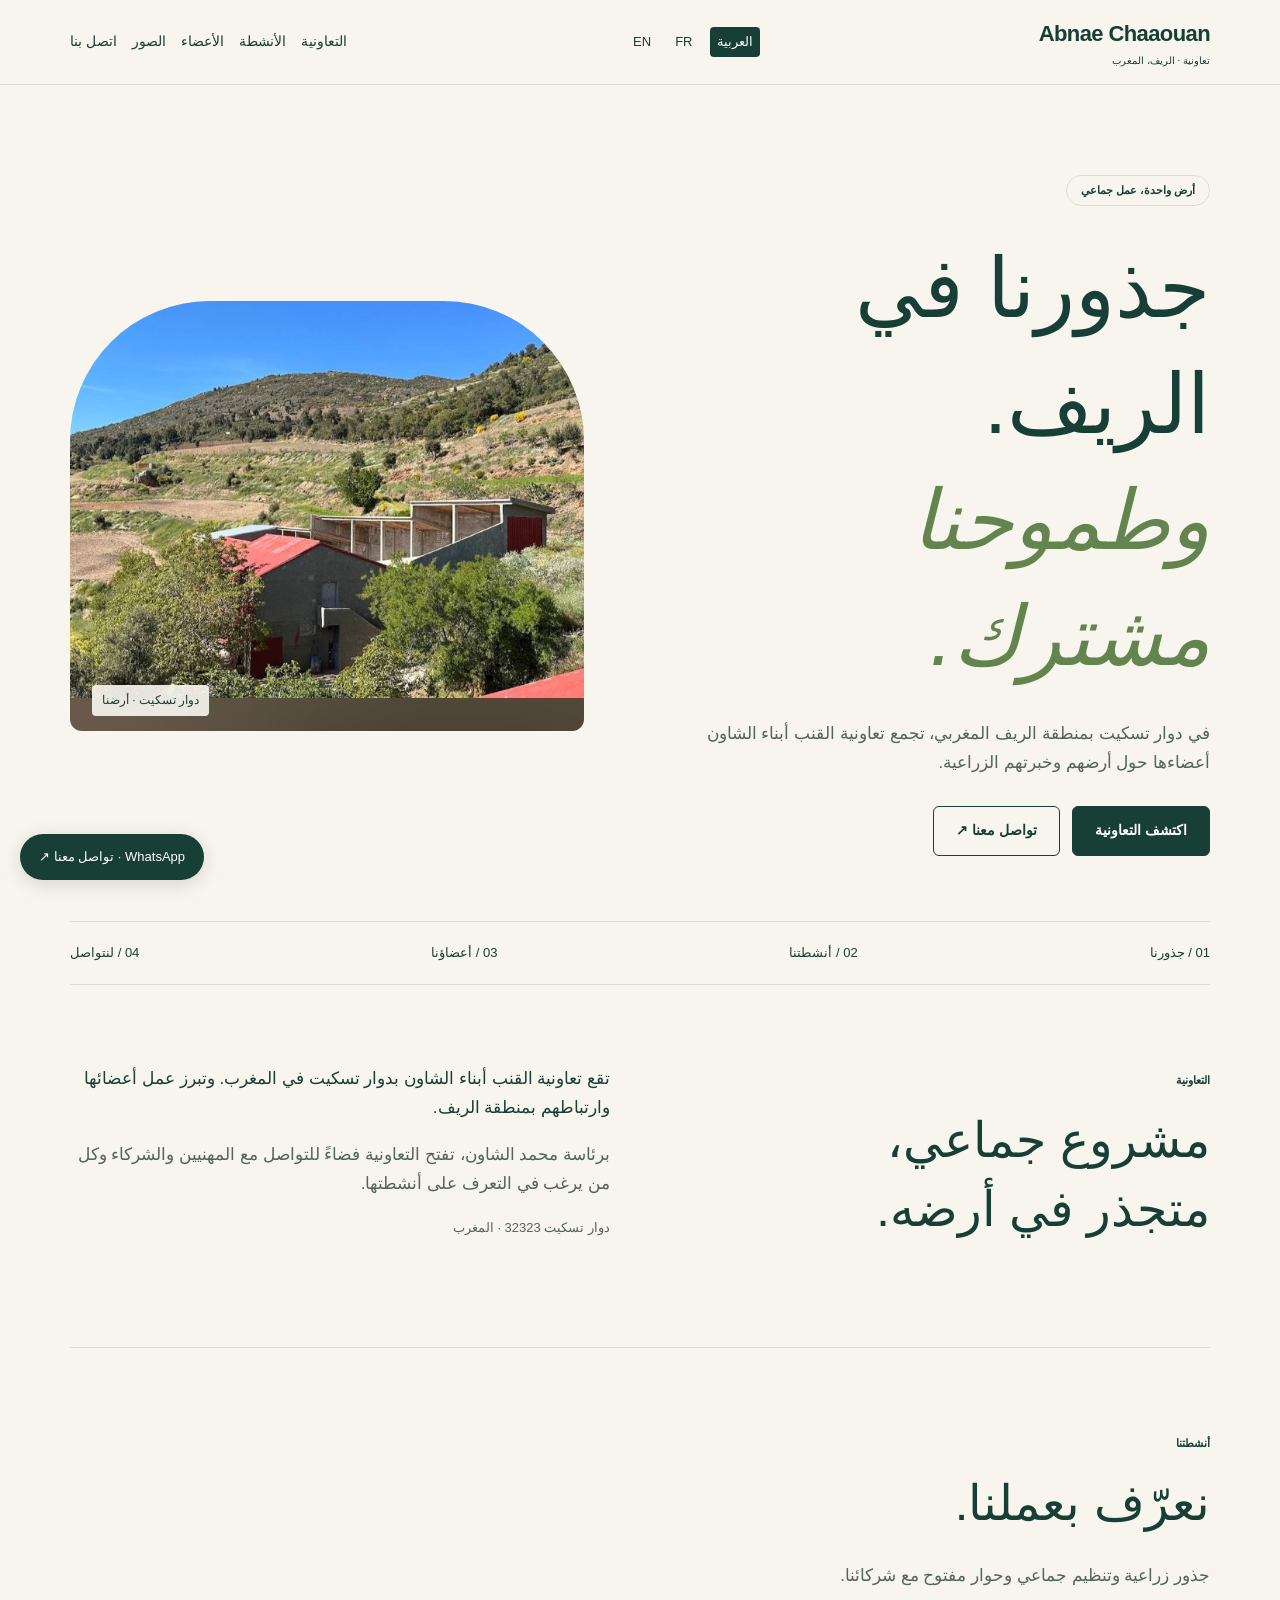
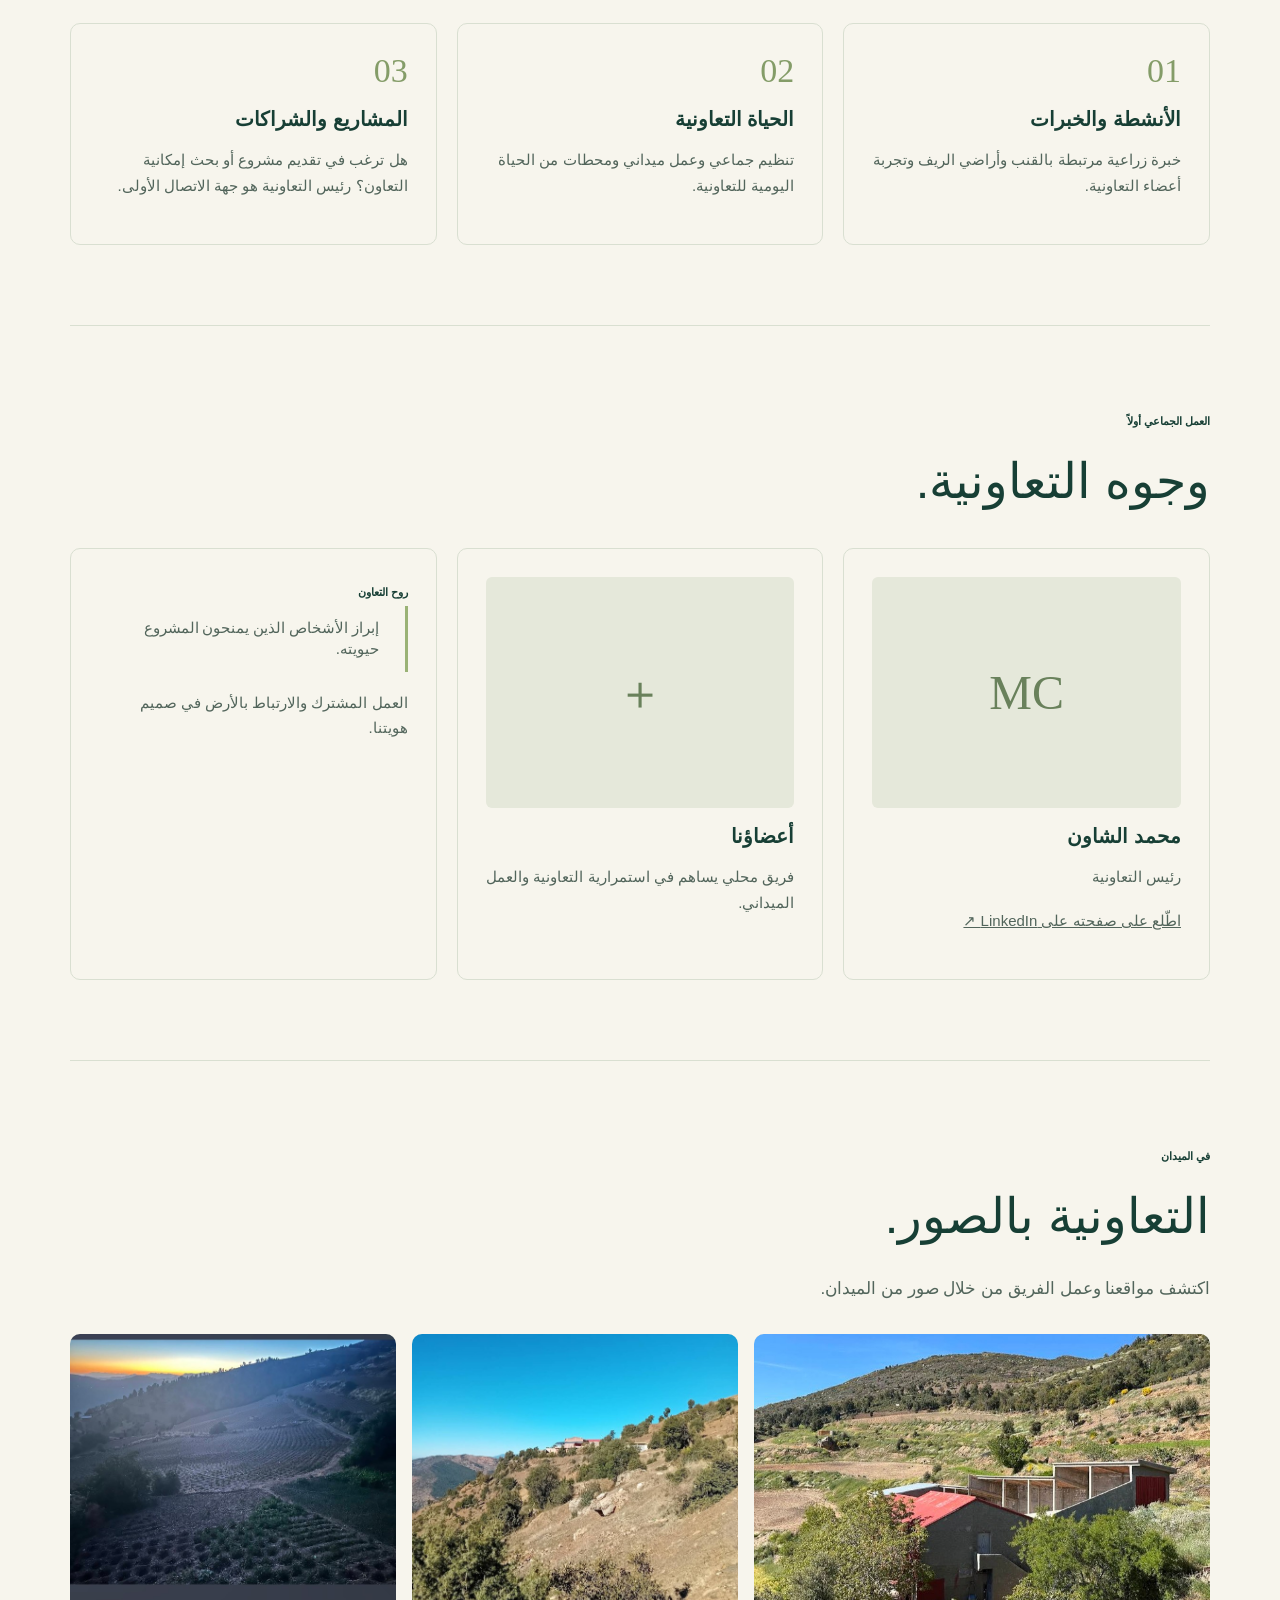
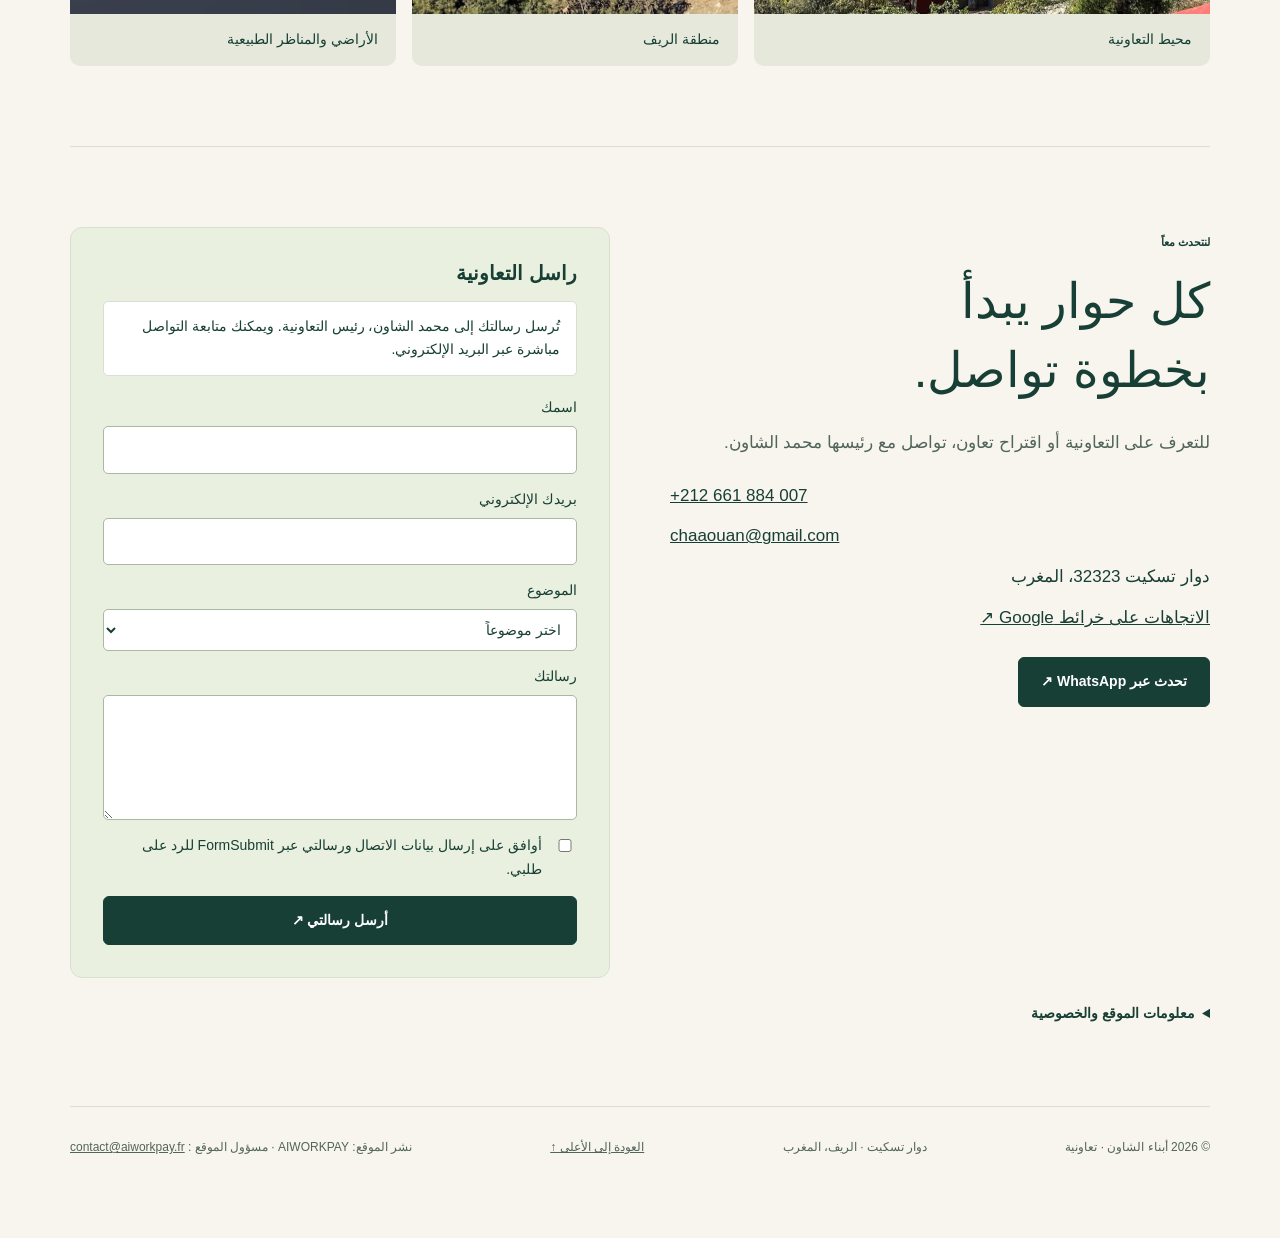
==== ar.html @ d7515791 "Add English default, French and Arabic pages with AIWORKPAY publishing credits" ====
<!doctype html>
<html lang="ar" dir="rtl">
<head>
<meta charset="utf-8">
<meta name="viewport" content="width=device-width,initial-scale=1">
<meta name="description" content="اكتشف تعاونية أبناء الشاون وأعضاءها وجذورها الزراعية بدوار تسكيت في المغرب.">
<meta name="theme-color" content="#173f35">
<title>أبناء الشاون — تعاونية بدوار تسكيت</title><link rel="canonical" href="https://abnaechaaouan.com/ar.html"><meta property="og:title" content="أبناء الشاون — تعاونية بدوار تسكيت"><meta property="og:description" content="اكتشف تعاونية أبناء الشاون وأعضاءها وجذورها الزراعية بدوار تسكيت في المغرب."><meta property="og:type" content="website"><meta property="og:url" content="https://abnaechaaouan.com/ar.html">
<style>
:root{--ink:#173f35;--paper:#f7f5ed;--line:#d9dfd1;--muted:#52655b;--accent:#dbedaa}
[hidden]{display:none!important}*{box-sizing:border-box}html{scroll-behavior:smooth;scroll-padding-top:95px}body{margin:0;background:var(--paper);color:var(--ink);font:17px/1.7 system-ui,sans-serif}a{color:inherit}button,input,select,textarea{font:inherit}a,button,input,select,textarea{outline-offset:5px}button{cursor:pointer}.wrap{width:min(1140px,90%);margin:auto}.skip{position:absolute;top:-100px;background:white;padding:12px;z-index:10}.skip:focus{top:0}
header{position:sticky;top:0;z-index:5;background:#f7f5edf5;border-bottom:1px solid var(--line)}.bar{display:flex;align-items:center;justify-content:space-between;gap:24px;min-height:84px}.brand{text-decoration:none;font-weight:800;letter-spacing:-.6px;font-size:22px}.brand small{display:block;font-size:10px;text-transform:uppercase;letter-spacing:3px;font-weight:500}nav{display:flex;gap:22px;font-size:14px}nav a{text-decoration:none}.menu{display:none}
.hero{padding:90px 0 65px;display:grid;grid-template-columns:1.1fr 1fr;gap:60px;align-items:center}.eyebrow{text-transform:uppercase;letter-spacing:2.5px;font-size:11px;font-weight:750}.pill{display:inline-block;border:1px solid var(--line);padding:5px 14px;border-radius:30px}.hero h1{font:clamp(45px,6.5vw,83px)/1.04 Georgia,serif;letter-spacing:-3px;margin:25px 0}.hero h1 em{font-weight:400;color:#63844e}.hero p{max-width:540px;color:var(--muted)}.actions{display:flex;gap:12px;flex-wrap:wrap;margin-top:28px}.btn{display:inline-block;text-decoration:none;background:var(--ink);color:white;border:1px solid var(--ink);padding:12px 22px;border-radius:6px;font-size:14px;font-weight:650}.btn.light{background:transparent;color:var(--ink)}.landscape{background:#dfe6d3;min-height:430px;border-radius:140px 140px 12px 12px;position:relative;overflow:hidden;display:flex;align-items:center}.landscape svg{width:100%;height:350px}.landscape .caption{position:absolute;bottom:15px;left:22px;font-size:12px}.band{border-top:1px solid var(--line);border-bottom:1px solid var(--line);padding:20px 0;display:flex;gap:30px;justify-content:space-between;font-size:13px}
section{padding:80px 0;border-bottom:1px solid var(--line)}h2{font:clamp(32px,4vw,49px)/1.15 Georgia,serif;letter-spacing:-1px;margin:12px 0 24px}h3{font-size:20px;line-height:1.3;margin:15px 0}p{margin:0 0 18px}.lead{max-width:650px;color:var(--muted)}.split{display:grid;grid-template-columns:1fr 1fr;gap:60px}.quote{border-left:3px solid #9ab276;padding:12px 26px;font:28px/1.4 Georgia,serif}.cards{display:grid;grid-template-columns:repeat(3,1fr);gap:20px;margin-top:32px}.card{border:1px solid var(--line);border-radius:10px;padding:28px}.card p{font-size:15px;color:var(--muted)}.number{font:34px Georgia,serif;color:#849c68}.portrait{background:#e5e8da;aspect-ratio:4/3;display:grid;place-items:center;font:48px Georgia,serif;border-radius:6px;color:#69815b}.note{font-size:13px;color:var(--muted)}.gallery{display:grid;grid-template-columns:1.4fr 1fr 1fr;gap:16px;margin-top:30px}.photo{background:#e5e8da;min-height:220px;border:1px dashed #a9b99b;border-radius:8px;display:flex;flex-direction:column;justify-content:end;padding:22px}.photo span{font-size:13px;color:var(--muted)}.contact{background:#eaf0df;border:1px solid var(--line);border-radius:12px;padding:32px}.contact h3{margin-top:0}form{display:grid;gap:15px}label{display:grid;gap:6px;font-size:14px}input,select,textarea{width:100%;border:1px solid #a9b8a1;border-radius:5px;padding:11px;background:#fff;color:var(--ink)}textarea{min-height:125px;resize:vertical}fieldset{margin:0;padding:0;border:0;display:grid;gap:14px}fieldset:disabled{opacity:.65}button:disabled{cursor:not-allowed;opacity:.6}.notice{padding:13px 16px;border-radius:5px;background:white;border:1px solid var(--line);font-size:14px;margin-bottom:20px}.floating{position:fixed;bottom:20px;right:20px;background:var(--ink);color:white;border-radius:50px;padding:12px 19px;box-shadow:0 4px 20px #0002;text-decoration:none;font-size:13px}.foot{padding:30px 0 80px;display:flex;justify-content:space-between;gap:20px;font-size:12px;color:var(--muted)}details{font-size:14px;margin-top:24px}summary{cursor:pointer;font-weight:650}details p{padding-top:12px;max-width:700px}
@media(max-width:780px){.hero{grid-template-columns:1fr;padding:45px 0;gap:30px}.hero h1{letter-spacing:-2px}.landscape{min-height:290px;border-radius:90px 90px 10px 10px}.landscape svg{height:260px}.split,.cards{grid-template-columns:1fr;gap:22px}.gallery{grid-template-columns:1fr}.photo{min-height:180px}section{padding:52px 0}.band{flex-wrap:wrap;gap:10px 22px}.menu{display:block;background:transparent;border:1px solid var(--line);border-radius:5px;padding:7px 12px;font-size:14px}nav{display:none;position:absolute;top:84px;left:0;right:0;background:var(--paper);padding:22px 5%;border-bottom:1px solid var(--line);flex-direction:column}nav.open{display:flex}.foot{flex-direction:column}.contact{padding:22px}}
@media(prefers-reduced-motion:reduce){html{scroll-behavior:auto}}
.terrain{width:100%;height:430px;object-fit:cover;object-position:center 48%;transform:scale(1.04)}.gallery figure{margin:0;overflow:hidden;border-radius:10px;background:#e5e8da}.gallery img{width:100%;height:280px;object-fit:cover;object-position:center 48%;display:block}.gallery figcaption{padding:14px 18px;font-size:14px}.consent{display:flex;align-items:flex-start;gap:10px}.consent input{width:18px;margin-top:5px}.trap{display:none}.contact-links{display:grid;gap:12px;margin:24px 0}.photo-credit{font-size:12px;color:var(--muted)}@media(max-width:780px){.terrain{height:320px}.hero h1{font-size:clamp(42px,11vw,65px)}}
.languages{display:flex;gap:10px;align-items:center;direction:ltr;font-size:13px}.languages a{text-decoration:none;padding:4px 7px;border-radius:4px}.languages [aria-current]{background:var(--ink);color:white}.bar{gap:16px}nav{gap:15px}html[dir=rtl] body{font-family:Tahoma,Arial,sans-serif}html[dir=rtl] h1,html[dir=rtl] h2{font-family:Tahoma,Arial,sans-serif;letter-spacing:0;line-height:1.4}html[dir=rtl] .eyebrow,html[dir=rtl] .brand small{letter-spacing:0}html[dir=rtl] .quote{border-left:0;border-right:3px solid #9ab276}html[dir=rtl] .floating{right:auto;left:20px}a[href^="tel:"],a[href^="mailto:"]{direction:ltr;unicode-bidi:isolate} @media(min-width:781px) and (max-width:1100px){.bar{flex-wrap:wrap;padding-block:12px}nav{order:3;width:100%;justify-content:center}}@media(max-width:780px){.brand{font-size:17px}.bar{gap:6px}.languages{gap:2px}.languages a{padding:4px}.menu{padding:5px 8px}} </style>
<link rel="alternate" hreflang="en" href="https://abnaechaaouan.com/"><link rel="alternate" hreflang="fr" href="https://abnaechaaouan.com/fr.html"><link rel="alternate" hreflang="ar" href="https://abnaechaaouan.com/ar.html"><link rel="alternate" hreflang="x-default" href="https://abnaechaaouan.com/"></head>
<body>
<a class="skip" href="#contenu">انتقل إلى المحتوى</a>
<header><div class="wrap bar"><a class="brand" href="#accueil">Abnae Chaaouan<small>تعاونية · الريف، المغرب</small></a><div class="languages" aria-label="Language / Langue / اللغة"><a href="index.html" lang="en" hreflang="en">EN</a><a href="fr.html" lang="fr" hreflang="fr">FR</a><a href="ar.html" lang="ar" hreflang="ar" aria-current="page">العربية</a></div><button type="button" class="menu" aria-expanded="false" aria-controls="navigation">القائمة</button><nav id="navigation" aria-label="التنقل الرئيسي"><a href="#cooperative">التعاونية</a><a href="#activites">الأنشطة</a><a href="#membres">الأعضاء</a><a href="#galerie">الصور</a><a href="#contact">اتصل بنا</a></nav></div></header>
<main id="contenu" class="wrap">
<div id="accueil" class="hero"><div><span class="eyebrow pill">أرض واحدة، عمل جماعي</span><h1>جذورنا في الريف.<br><em>وطموحنا مشترك.</em></h1><p>في دوار تسكيت بمنطقة الريف المغربي، تجمع تعاونية القنب أبناء الشاون أعضاءها حول أرضهم وخبرتهم الزراعية.</p><div class="actions"><a class="btn" href="#cooperative">اكتشف التعاونية</a><a class="btn light" href="#contact">تواصل معنا ↗</a></div></div><div class="landscape"><img class="terrain" src="assets/tisskit-batiments.jpg" alt="مبانٍ وتلال حول التعاونية بدوار تسكيت" fetchpriority="high"><span class="caption" style="background:#f7f5edeb;padding:5px 10px;border-radius:4px">دوار تسكيت · أرضنا</span></div></div>
<div class="band"><span>01 / جذورنا</span><span>02 / أنشطتنا</span><span>03 / أعضاؤنا</span><span>04 / لنتواصل</span></div>
<section id="cooperative"><div class="split"><div><span class="eyebrow">التعاونية</span><h2>مشروع جماعي،<br>متجذر في أرضه.</h2></div><div><p>تقع تعاونية القنب أبناء الشاون بدوار تسكيت في المغرب. وتبرز عمل أعضائها وارتباطهم بمنطقة الريف.</p><p class="lead">برئاسة محمد الشاون، تفتح التعاونية فضاءً للتواصل مع المهنيين والشركاء وكل من يرغب في التعرف على أنشطتها.</p><p class="note">دوار تسكيت 32323 · المغرب</p></div></div></section>
<section id="activites"><span class="eyebrow">أنشطتنا</span><h2>نعرّف بعملنا.</h2><p class="lead">جذور زراعية وتنظيم جماعي وحوار مفتوح مع شركائنا.</p><div class="cards"><article class="card"><span class="number">01</span><h3>الأنشطة والخبرات</h3><p>خبرة زراعية مرتبطة بالقنب وأراضي الريف وتجربة أعضاء التعاونية.</p></article><article class="card"><span class="number">02</span><h3>الحياة التعاونية</h3><p>تنظيم جماعي وعمل ميداني ومحطات من الحياة اليومية للتعاونية.</p></article><article class="card"><span class="number">03</span><h3>المشاريع والشراكات</h3><p>هل ترغب في تقديم مشروع أو بحث إمكانية التعاون؟ رئيس التعاونية هو جهة الاتصال الأولى.</p></article></div></section>
<section id="membres"><span class="eyebrow">العمل الجماعي أولاً</span><h2>وجوه التعاونية.</h2><div class="cards"><article class="card"><div class="portrait" aria-label="محمد الشاون — الصورة قيد الإضافة">MC</div><h3>محمد الشاون</h3><p>رئيس التعاونية</p><p class="note"><a href="https://ma.linkedin.com/in/mohamed-chaaouan-coop%C3%A9rative-719146395" target="_blank" rel="noopener noreferrer">اطّلع على صفحته على LinkedIn ↗</a></p></article><article class="card"><div class="portrait" aria-label="الأعضاء — الصور قيد الإضافة">＋</div><h3>أعضاؤنا</h3><p>فريق محلي يساهم في استمرارية التعاونية والعمل الميداني.</p></article><article class="card"><span class="eyebrow">روح التعاون</span><p class="quote">إبراز الأشخاص الذين يمنحون المشروع حيويته.</p><p>العمل المشترك والارتباط بالأرض في صميم هويتنا.</p></article></div></section>
<section id="galerie"><span class="eyebrow">في الميدان</span><h2>التعاونية بالصور.</h2><p class="lead">اكتشف مواقعنا وعمل الفريق من خلال صور من الميدان.</p><div class="gallery"><figure><img src="assets/tisskit-batiments.jpg" alt="مبانٍ وسط تلال تسكيت" loading="lazy"><figcaption>محيط التعاونية</figcaption></figure><figure><img src="assets/tisskit-paysage.jpg" alt="تضاريس ونباتات حول تسكيت" loading="lazy"><figcaption>منطقة الريف</figcaption></figure><figure><img src="assets/tisskit-champs.jpg" alt="قطع زراعية على سفح التل عند الغروب" loading="lazy"><figcaption>الأراضي والمناظر الطبيعية</figcaption></figure></div></section>
<section id="contact"><div class="split"><div><span class="eyebrow">لنتحدث معاً</span><h2>كل حوار يبدأ<br>بخطوة تواصل.</h2><p class="lead">للتعرف على التعاونية أو اقتراح تعاون، تواصل مع رئيسها محمد الشاون.</p><div class="contact-links"><a href="tel:+212661884007">+212 661 884 007</a><a href="mailto:chaaouan@gmail.com">chaaouan@gmail.com</a><span>دوار تسكيت 32323، المغرب</span><a href="https://maps.app.goo.gl/jbQb2oPQbStXWUHS7?g_st=ac" target="_blank" rel="noopener noreferrer">الاتجاهات على خرائط Google ↗</a></div><a id="whatsapp-link" href="https://wa.me/212661884007" class="btn" target="_blank" rel="noopener noreferrer">تحدث عبر WhatsApp ↗</a></div><div class="contact"><h3>راسل التعاونية</h3><p id="form-note" class="notice">تُرسل رسالتك إلى محمد الشاون، رئيس التعاونية. ويمكنك متابعة التواصل مباشرة عبر البريد الإلكتروني.</p><form id="contact-form" action="https://formsubmit.co/chaaouan@gmail.com" method="POST"><input type="hidden" name="_subject" value="رسالة من الموقع — أبناء الشاون"><input type="hidden" name="_template" value="table"><input type="hidden" name="_next" value="https://abnaechaaouan.com/shukran.html"><input class="trap" type="text" name="_honey" tabindex="-1" autocomplete="off" aria-hidden="true"><fieldset><label>اسمك<input name="name" autocomplete="name" required maxlength="120"></label><label>بريدك الإلكتروني<input name="email" type="email" autocomplete="email" required maxlength="254"></label><label>الموضوع<select name="subject" required><option value="">اختر موضوعاً</option><option>معلومات عن التعاونية</option><option>اقتراح شراكة</option><option>طلب آخر</option></select></label><label>رسالتك<textarea name="message" required maxlength="4000"></textarea></label><label class="consent"><input type="checkbox" name="consentement" value="oui" required><span>أوافق على إرسال بيانات الاتصال ورسالتي عبر FormSubmit للرد على طلبي.</span></label><button class="btn" type="submit">أرسل رسالتي ↗</button></fieldset></form></div></div><details><summary>معلومات الموقع والخصوصية</summary><p>نشر الموقع وتطويره: AIWORKPAY. مسؤول الموقع: contact@aiworkpay.fr. التعاونية المعروضة: تعاونية القنب أبناء الشاون، يمثلها محمد الشاون، دوار تسكيت 32323، المغرب. للتواصل مع التعاونية: chaaouan@gmail.com — +212 661 884 007. الاستضافة: GitHub Pages (GitHub, Inc.). تُرسل بيانات النموذج عبر FormSubmit إلى التعاونية للرد على طلبك. لا ترسل معلومات حساسة. لطلب الاطلاع على رسالتك أو تصحيحها أو حذفها، راسل chaaouan@gmail.com. لا تحمل هذه الصفحة أدوات لتتبع الجمهور أو خطوطاً خارجية. WhatsApp وLinkedIn وخرائط Google خدمات خارجية. <a href="https://formsubmit.co/privacy.pdf" target="_blank" rel="noopener noreferrer">سياسة خصوصية FormSubmit</a>.</p></details></section>
</main>
<footer class="wrap foot"><span>© <span id="year">2026</span> أبناء الشاون · تعاونية</span><span>دوار تسكيت · الريف، المغرب</span><a href="#accueil">العودة إلى الأعلى ↑</a><span>نشر الموقع: AIWORKPAY · مسؤول الموقع : <a href="mailto:contact@aiworkpay.fr">contact@aiworkpay.fr</a></span></footer><a class="floating" href="#contact">تواصل مع التعاونية ↗</a>
<script>const menu=document.querySelector('.menu'),nav=document.querySelector('#navigation');menu.addEventListener('click',()=>{const open=menu.getAttribute('aria-expanded')!=='true';menu.setAttribute('aria-expanded',String(open));nav.classList.toggle('open',open)});nav.querySelectorAll('a').forEach(a=>a.addEventListener('click',()=>{nav.classList.remove('open');menu.setAttribute('aria-expanded','false')}));document.querySelector('#year').textContent=new Date().getFullYear();const url='https://wa.me/212661884007?text='+encodeURIComponent("\u0645\u0631\u062d\u0628\u0627\u064b \u0645\u062d\u0645\u062f\u060c \u0623\u0648\u062f \u0645\u0639\u0631\u0641\u0629 \u0627\u0644\u0645\u0632\u064a\u062f \u0639\u0646 \u062a\u0639\u0627\u0648\u0646\u064a\u0629 \u0623\u0628\u0646\u0627\u0621 \u0627\u0644\u0634\u0627\u0648\u0646.");document.querySelector('#whatsapp-link').href=url;const f=document.querySelector('.floating');f.href=url;f.target='_blank';f.rel='noopener noreferrer';f.textContent="WhatsApp \u00b7 \u062a\u0648\u0627\u0635\u0644 \u0645\u0639\u0646\u0627 \u2197";</script>
</body></html>
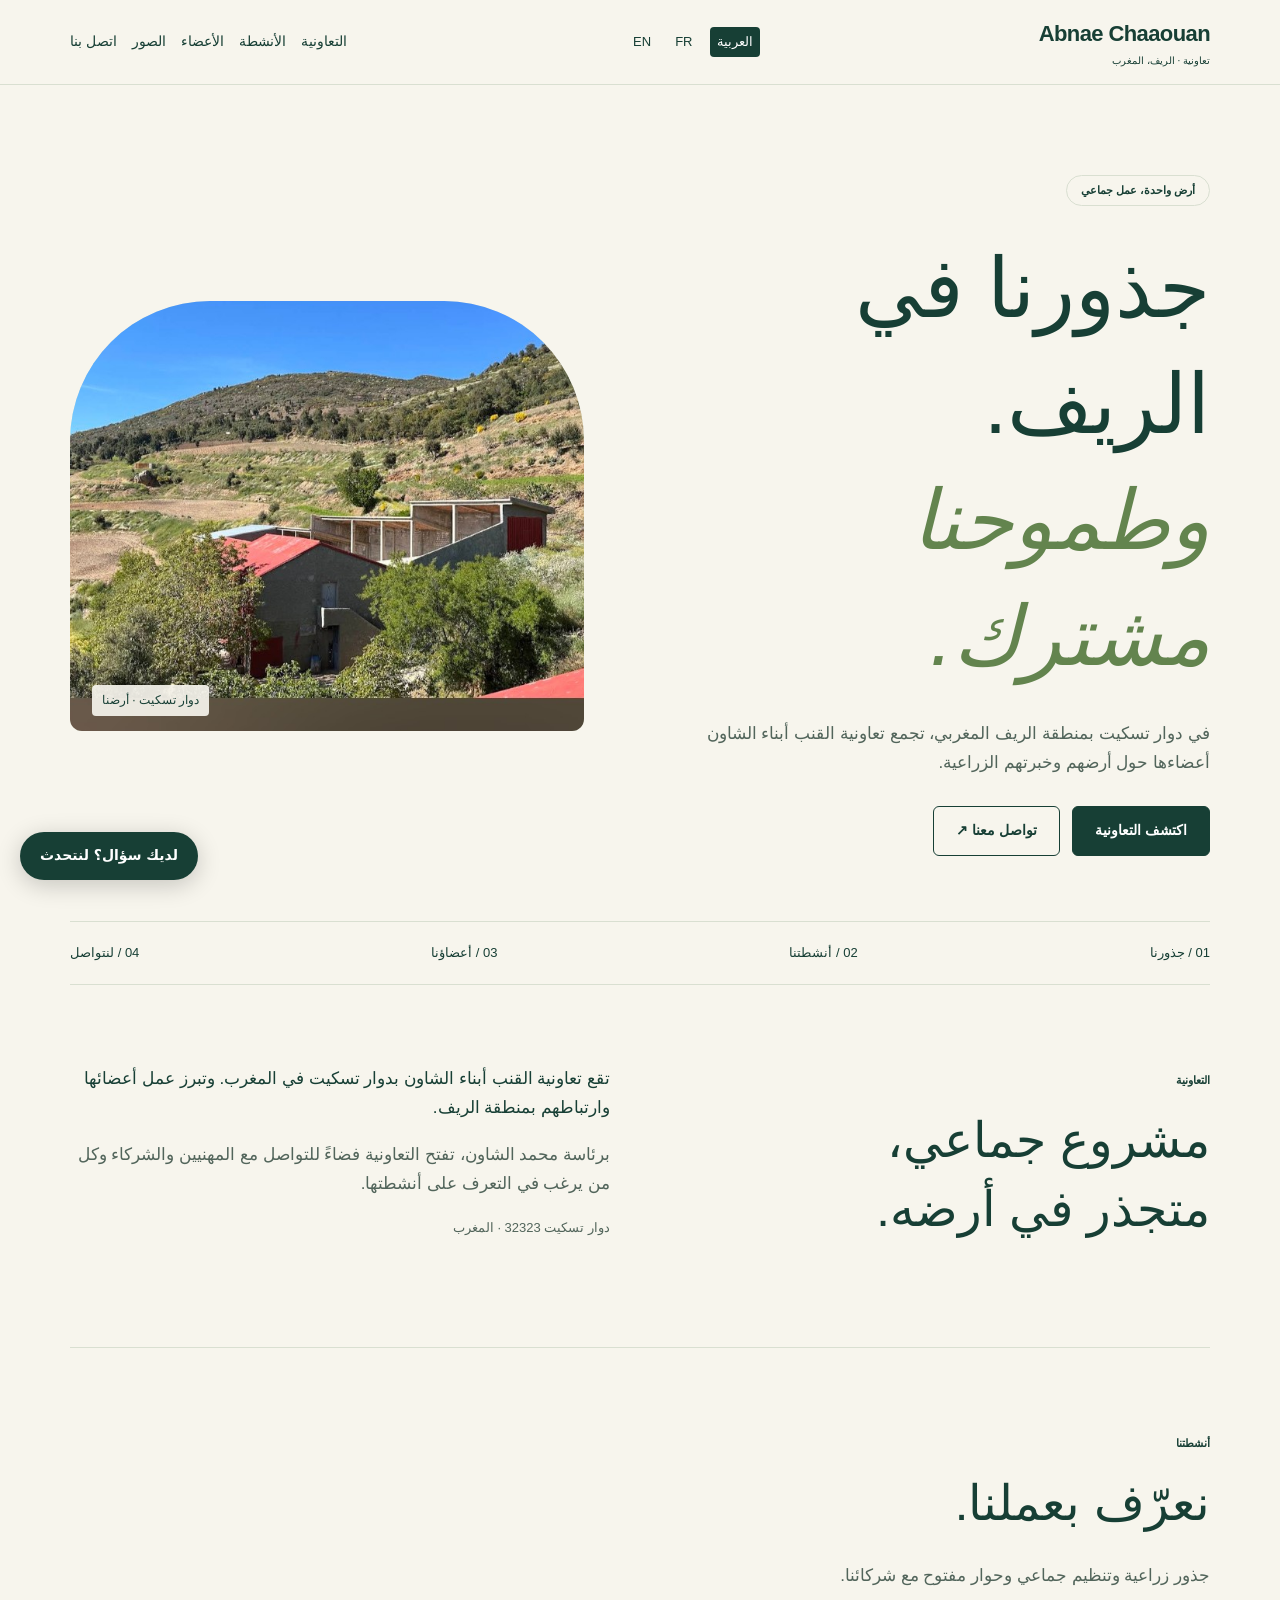
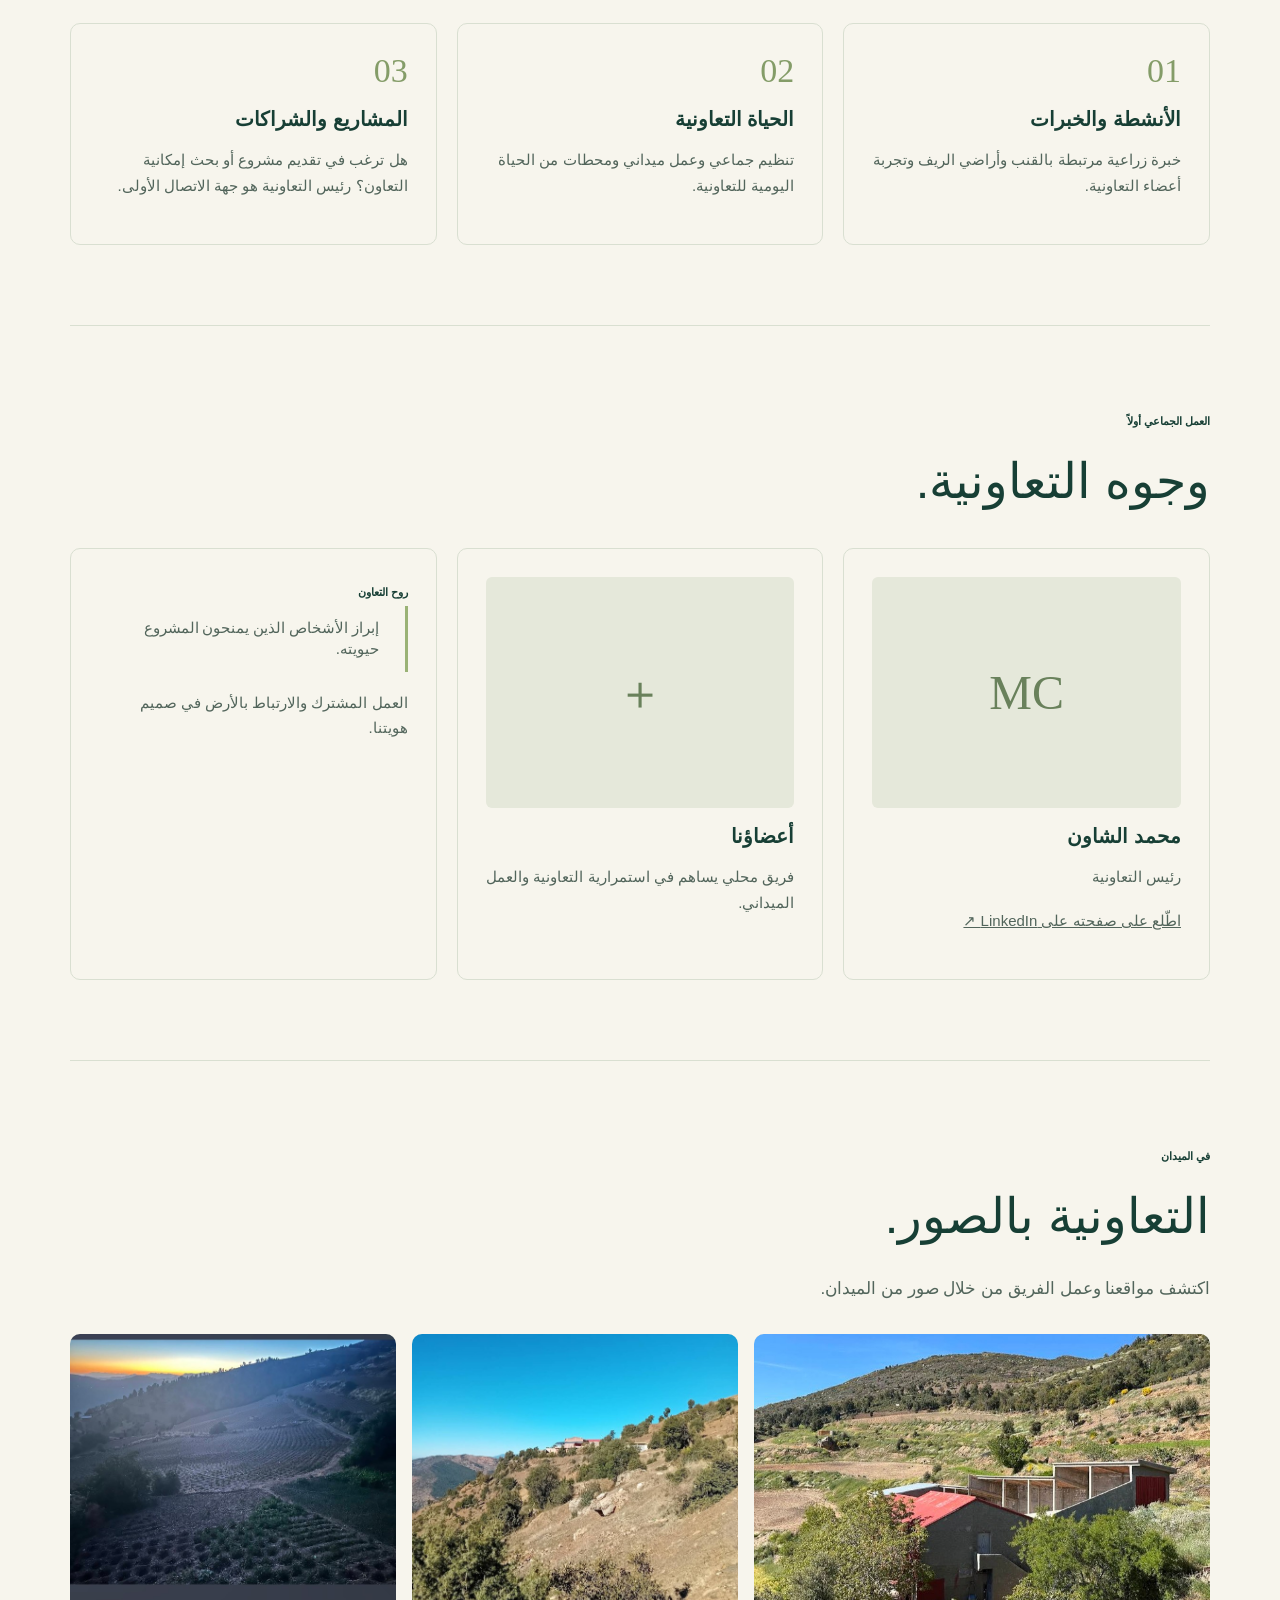
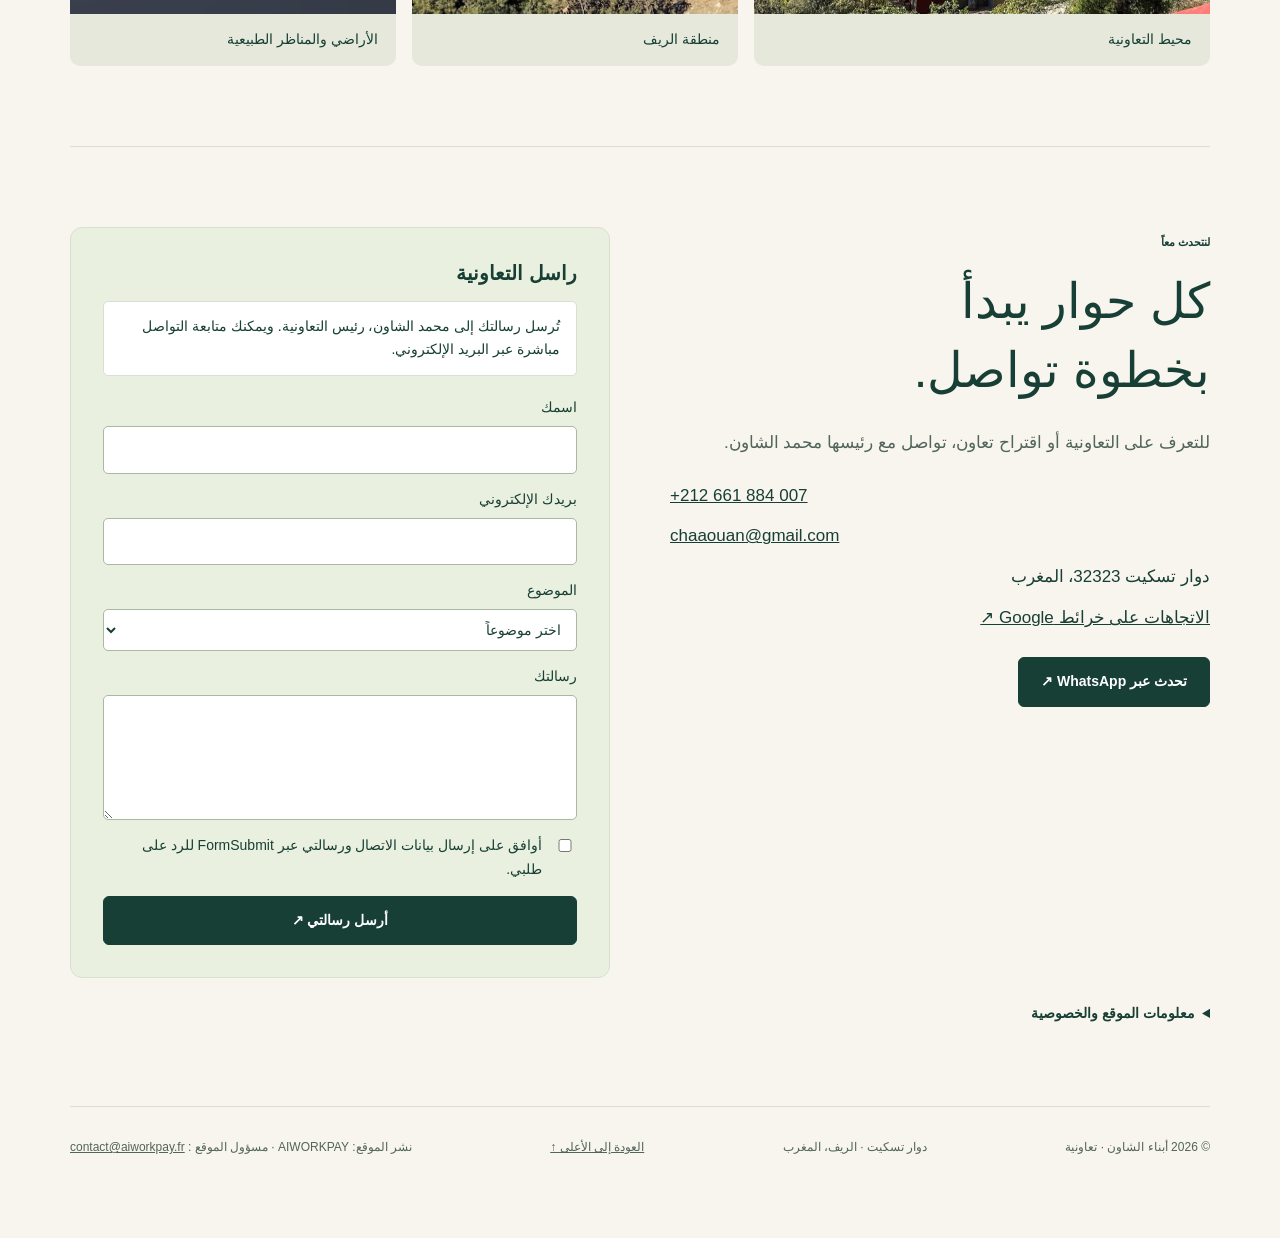
==== commit 93bc1c7c: "Add multilingual guided FAQ assistant and qualified WhatsApp handoff" ====
--- a/ar.html
+++ b/ar.html
@@ -16,7 +16,7 @@
 @media(prefers-reduced-motion:reduce){html{scroll-behavior:auto}}
 .terrain{width:100%;height:430px;object-fit:cover;object-position:center 48%;transform:scale(1.04)}.gallery figure{margin:0;overflow:hidden;border-radius:10px;background:#e5e8da}.gallery img{width:100%;height:280px;object-fit:cover;object-position:center 48%;display:block}.gallery figcaption{padding:14px 18px;font-size:14px}.consent{display:flex;align-items:flex-start;gap:10px}.consent input{width:18px;margin-top:5px}.trap{display:none}.contact-links{display:grid;gap:12px;margin:24px 0}.photo-credit{font-size:12px;color:var(--muted)}@media(max-width:780px){.terrain{height:320px}.hero h1{font-size:clamp(42px,11vw,65px)}}
 .languages{display:flex;gap:10px;align-items:center;direction:ltr;font-size:13px}.languages a{text-decoration:none;padding:4px 7px;border-radius:4px}.languages [aria-current]{background:var(--ink);color:white}.bar{gap:16px}nav{gap:15px}html[dir=rtl] body{font-family:Tahoma,Arial,sans-serif}html[dir=rtl] h1,html[dir=rtl] h2{font-family:Tahoma,Arial,sans-serif;letter-spacing:0;line-height:1.4}html[dir=rtl] .eyebrow,html[dir=rtl] .brand small{letter-spacing:0}html[dir=rtl] .quote{border-left:0;border-right:3px solid #9ab276}html[dir=rtl] .floating{right:auto;left:20px}a[href^="tel:"],a[href^="mailto:"]{direction:ltr;unicode-bidi:isolate} @media(min-width:781px) and (max-width:1100px){.bar{flex-wrap:wrap;padding-block:12px}nav{order:3;width:100%;justify-content:center}}@media(max-width:780px){.brand{font-size:17px}.bar{gap:6px}.languages{gap:2px}.languages a{padding:4px}.menu{padding:5px 8px}} </style>
-<link rel="alternate" hreflang="en" href="https://abnaechaaouan.com/"><link rel="alternate" hreflang="fr" href="https://abnaechaaouan.com/fr.html"><link rel="alternate" hreflang="ar" href="https://abnaechaaouan.com/ar.html"><link rel="alternate" hreflang="x-default" href="https://abnaechaaouan.com/"></head>
+<link rel="alternate" hreflang="en" href="https://abnaechaaouan.com/"><link rel="alternate" hreflang="fr" href="https://abnaechaaouan.com/fr.html"><link rel="alternate" hreflang="ar" href="https://abnaechaaouan.com/ar.html"><link rel="alternate" hreflang="x-default" href="https://abnaechaaouan.com/"><link rel="stylesheet" href="assets/assistant.css"></head>
 <body>
 <a class="skip" href="#contenu">انتقل إلى المحتوى</a>
 <header><div class="wrap bar"><a class="brand" href="#accueil">Abnae Chaaouan<small>تعاونية · الريف، المغرب</small></a><div class="languages" aria-label="Language / Langue / اللغة"><a href="index.html" lang="en" hreflang="en">EN</a><a href="fr.html" lang="fr" hreflang="fr">FR</a><a href="ar.html" lang="ar" hreflang="ar" aria-current="page">العربية</a></div><button type="button" class="menu" aria-expanded="false" aria-controls="navigation">القائمة</button><nav id="navigation" aria-label="التنقل الرئيسي"><a href="#cooperative">التعاونية</a><a href="#activites">الأنشطة</a><a href="#membres">الأعضاء</a><a href="#galerie">الصور</a><a href="#contact">اتصل بنا</a></nav></div></header>
@@ -31,4 +31,4 @@
 </main>
 <footer class="wrap foot"><span>© <span id="year">2026</span> أبناء الشاون · تعاونية</span><span>دوار تسكيت · الريف، المغرب</span><a href="#accueil">العودة إلى الأعلى ↑</a><span>نشر الموقع: AIWORKPAY · مسؤول الموقع : <a href="mailto:contact@aiworkpay.fr">contact@aiworkpay.fr</a></span></footer><a class="floating" href="#contact">تواصل مع التعاونية ↗</a>
 <script>const menu=document.querySelector('.menu'),nav=document.querySelector('#navigation');menu.addEventListener('click',()=>{const open=menu.getAttribute('aria-expanded')!=='true';menu.setAttribute('aria-expanded',String(open));nav.classList.toggle('open',open)});nav.querySelectorAll('a').forEach(a=>a.addEventListener('click',()=>{nav.classList.remove('open');menu.setAttribute('aria-expanded','false')}));document.querySelector('#year').textContent=new Date().getFullYear();const url='https://wa.me/212661884007?text='+encodeURIComponent("\u0645\u0631\u062d\u0628\u0627\u064b \u0645\u062d\u0645\u062f\u060c \u0623\u0648\u062f \u0645\u0639\u0631\u0641\u0629 \u0627\u0644\u0645\u0632\u064a\u062f \u0639\u0646 \u062a\u0639\u0627\u0648\u0646\u064a\u0629 \u0623\u0628\u0646\u0627\u0621 \u0627\u0644\u0634\u0627\u0648\u0646.");document.querySelector('#whatsapp-link').href=url;const f=document.querySelector('.floating');f.href=url;f.target='_blank';f.rel='noopener noreferrer';f.textContent="WhatsApp \u00b7 \u062a\u0648\u0627\u0635\u0644 \u0645\u0639\u0646\u0627 \u2197";</script>
-</body></html>+<script src="assets/assistant.js" defer></script></body></html>
--- a/assets/assistant.css
+++ b/assets/assistant.css
@@ -0,0 +1 @@
+.assist-launcher{position:fixed;bottom:20px;right:20px;z-index:20;border:0;border-radius:28px;padding:14px 20px;background:#173f35;color:#fff;box-shadow:0 5px 24px #0003;font:600 14px/1.4 system-ui;cursor:pointer}.assist-panel{position:fixed;bottom:82px;right:20px;width:min(390px,calc(100vw - 24px));max-height:min(660px,calc(100dvh - 106px));z-index:21;background:#f7f5ed;border:1px solid #cbd5c5;border-radius:16px;box-shadow:0 12px 60px #0003;overflow:hidden;display:flex;flex-direction:column;color:#173f35;font:15px/1.6 system-ui}.assist-panel[hidden]{display:none}.assist-header{display:flex;align-items:center;justify-content:space-between;gap:12px;padding:14px 18px;background:#173f35;color:#fff}.assist-header h2{font:600 17px/1.4 system-ui;margin:0;letter-spacing:0}.assist-header button{background:transparent;color:#fff;border:1px solid #ffffff80;padding:4px 12px;font-size:23px;line-height:1}.assist-content{padding:18px;overflow-y:auto;overscroll-behavior:contain}.assist-content details{margin:0 0 10px;padding:12px;background:#fff;border:1px solid #d9dfd1;border-radius:8px}.assist-content details p{margin:8px 0 0;padding:0}.assist-btn{display:block;width:100%;border:1px solid #b0c0a7;border-radius:7px;padding:10px 12px;margin-top:10px;color:#173f35;background:#fff;text-decoration:none;font:600 14px/1.5 system-ui;text-align:start;cursor:pointer}.assist-form{display:grid;gap:12px;margin-top:15px}.assist-form label{font-size:14px}.assist-form input,.assist-form select,.assist-form textarea{min-width:0;font:16px/1.5 system-ui}.assist-form textarea{min-height:90px}.assist-consent{display:flex;align-items:flex-start;gap:10px}.assist-consent input{width:18px;flex:none;margin-top:5px}.assist-note{font-size:12px;margin:12px 0;color:#52655b}.assist-summary{white-space:pre-wrap;overflow-wrap:anywhere;font:14px/1.7 system-ui;padding:12px;background:#fff;border:1px solid #d9dfd1;border-radius:8px}.assist-content h3{font-size:19px}.assist-panel :focus-visible,.assist-launcher:focus-visible{outline:3px solid #8aa458;outline-offset:3px}html[dir=rtl] .assist-panel,html[dir=rtl] .assist-launcher{right:auto;left:20px}html[dir=rtl] .assist-panel,html[dir=rtl] .assist-panel h2,html[dir=rtl] .assist-btn{font-family:Tahoma,Arial,sans-serif}@media(max-width:450px){.assist-panel{right:12px;bottom:78px;max-height:calc(100dvh - 94px)}html[dir=rtl] .assist-panel{left:12px}.assist-launcher{bottom:16px}}
